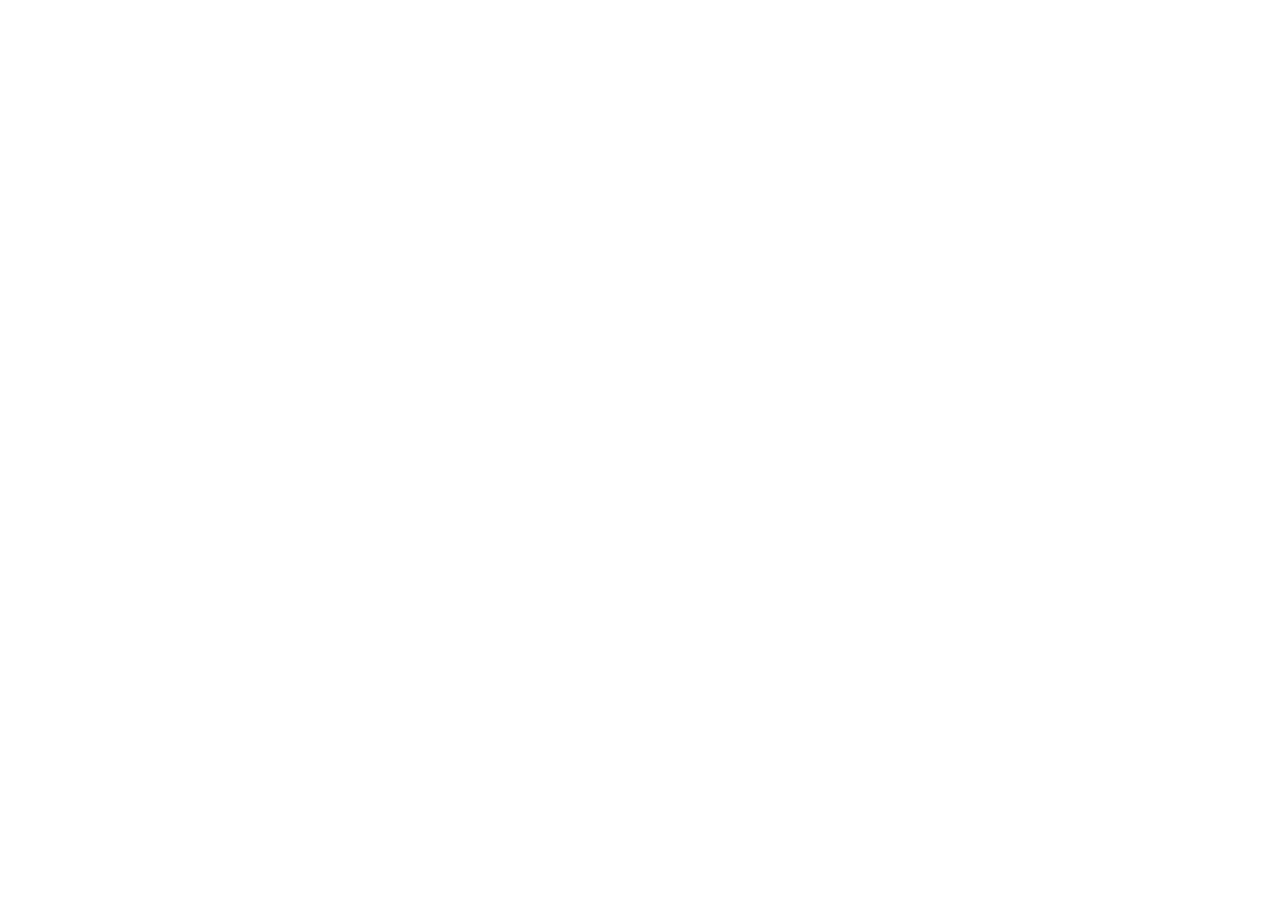
==== index.html @ 78854924 "inserindo container para trabalhar" ====
<!doctype html>
<html lang="pt-br">
  <head>
    <meta charset="UTF-8" />
    <meta name="viewport" content="width=device-width, initial-scale=1.0" />
    <link
      href="https://cdn.jsdelivr.net/npm/bootstrap@5.3.8/dist/css/bootstrap.min.css"
      rel="stylesheet"
      integrity="sha384-sRIl4kxILFvY47J16cr9ZwB07vP4J8+LH7qKQnuqkuIAvNWLzeN8tE5YBujZqJLB"
      crossorigin="anonymous"
    />
    <title>site teste</title>
  </head>
  <body>
    <div class="container1">

    </div>
    <div class="container2">

    </div>
  </body>
  <script
    src="https://cdn.jsdelivr.net/npm/bootstrap@5.3.8/dist/js/bootstrap.bundle.min.js"
    integrity="sha384-FKyoEForCGlyvwx9Hj09JcYn3nv7wiPVlz7YYwJrWVcXK/BmnVDxM+D2scQbITxI"
    crossorigin="anonymous"
  ></script>
</html>
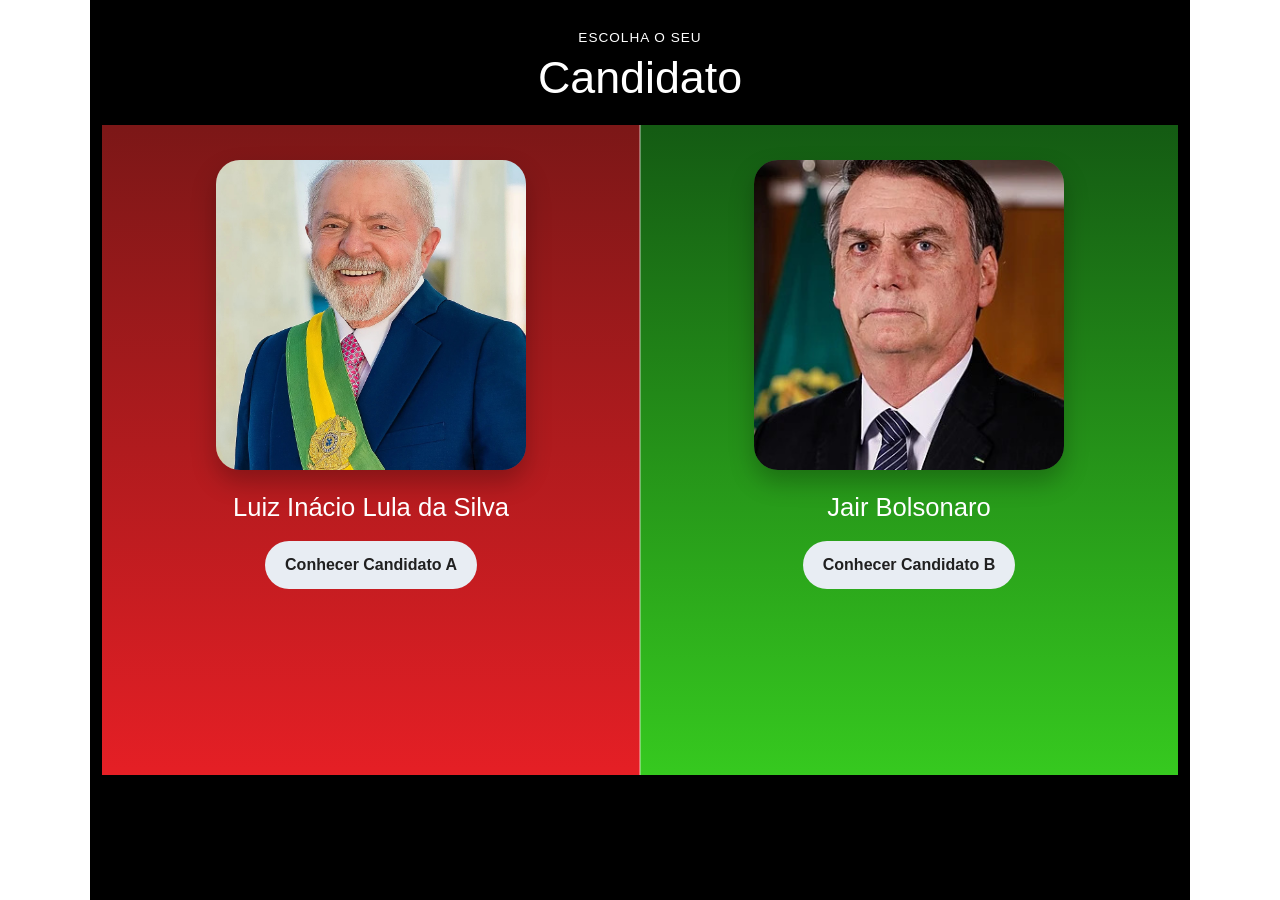
==== commit a3b4422b: "Add sound effect functionality and styling for candidate display - Implemented sound effect on butto" ====
--- a/index.html
+++ b/index.html
@@ -1,27 +1,72 @@
 <!doctype html>
 <html lang="pt-br">
-  <head>
-    <meta charset="UTF-8" />
-    <meta name="viewport" content="width=device-width, initial-scale=1.0" />
-    <link
-      href="https://cdn.jsdelivr.net/npm/bootstrap@5.3.8/dist/css/bootstrap.min.css"
-      rel="stylesheet"
-      integrity="sha384-sRIl4kxILFvY47J16cr9ZwB07vP4J8+LH7qKQnuqkuIAvNWLzeN8tE5YBujZqJLB"
-      crossorigin="anonymous"
-    />
-    <title>site teste</title>
-  </head>
-  <body>
-    <div class="container1">
 
-    </div>
-    <div class="container2">
+<head>
+  <meta charset="UTF-8" />
+  <meta name="viewport" content="width=device-width, initial-scale=1.0" />
+  <link href="https://cdn.jsdelivr.net/npm/bootstrap@5.3.8/dist/css/bootstrap.min.css" rel="stylesheet"
+    integrity="sha384-sRIl4kxILFvY47J16cr9ZwB07vP4J8+LH7qKQnuqkuIAvNWLzeN8tE5YBujZqJLB" crossorigin="anonymous" />
+  <link rel="stylesheet" href="styleIN.css" />
+  <title>escolha quem é melhor</title>
+</head>
 
-    </div>
-  </body>
-  <script
-    src="https://cdn.jsdelivr.net/npm/bootstrap@5.3.8/dist/js/bootstrap.bundle.min.js"
-    integrity="sha384-FKyoEForCGlyvwx9Hj09JcYn3nv7wiPVlz7YYwJrWVcXK/BmnVDxM+D2scQbITxI"
-    crossorigin="anonymous"
-  ></script>
-</html>
+<body>
+  <div class="container">
+
+    <main class="pagina">
+      <div class="container-fluid">
+
+        <header class="titulo">
+          <span>ESCOLHA O SEU</span>
+          <h1>Candidato</h1>
+        </header>
+
+        <section class="row candidatos g-0">
+
+          <!-- Lula la -->
+          <div class="col-12 col-md-6 candidato candidato-a">
+            <div class="conteudo-candidato">
+
+              <div class="imagem-box">
+                
+                <img src="lula.jpg" alt="Foto do Candidato A" class="img-fluid">
+              </div>
+
+              <h2>Luiz Inácio Lula da Silva</h2>
+
+              <a href="lula.html" target="_blank" rel="noopener noreferrer" class="btn btn-candidato">
+                Conhecer Candidato A
+              </a>
+
+            </div>
+          </div>
+
+          <!--Bolsonaro é norte -->
+          <div class="col-12 col-md-6 candidato candidato-b">
+            <div class="conteudo-candidato">
+
+              <div class="imagem-box">
+                <img src="bolsonaro.jpg" alt="Foto do Candidato B" class="img-fluid">
+              </div>
+
+              <h2>Jair Bolsonaro</h2>
+
+  
+              <a href="bolsonaro.html" target="_blank" rel="noopener noreferrer" class="btn btn-candidato">
+                Conhecer Candidato B
+              </a>
+
+            </div>
+          </div>
+
+        </section>
+
+      </div>
+    </main>
+  </div>
+  </div>
+  </div>
+</body>
+<script src="https://cdn.jsdelivr.net/npm/bootstrap@5.3.8/dist/js/bootstrap.bundle.min.js"
+  integrity="sha384-FKyoEForCGlyvwx9Hj09JcYn3nv7wiPVlz7YYwJrWVcXK/BmnVDxM+D2scQbITxI" crossorigin="anonymous"></script>
+</html>
--- a/styleIN.css
+++ b/styleIN.css
@@ -0,0 +1,183 @@
+* {
+  margin: 0;
+  padding: 0;
+  box-sizing: border-box;
+}
+
+body {
+  min-height: 100vh;
+  font-family: Arial, Helvetica, sans-serif;
+}
+
+.pagina {
+  width: min(100%, 1100px);
+  min-height: 100vh;
+  margin: 0 auto;
+  overflow: hidden;
+  background: #000000;
+}
+
+/* ---------------------------
+   TÍTULO
+--------------------------- */
+
+.titulo {
+  position: relative;
+  z-index: 2;
+  text-align: center;
+  padding: 28px 15px 20px;
+  color: #ffffff;
+}
+
+.titulo span {
+  display: block;
+  font-size: 0.85rem;
+  letter-spacing: 1px;
+}
+
+.titulo h1 {
+  margin: 3px 0 0;
+  font-size: clamp(1.8rem, 4vw, 2.8rem);
+  font-weight: 400;
+}
+
+/* ---------------------------
+   ÁREA DOS CANDIDATOS
+--------------------------- */
+
+.candidatos {
+  position: relative;
+  min-height: 650px;
+}
+
+/* Divisão visual entre os dois lados */
+.candidatos::after {
+  content: "";
+  position: absolute;
+  top: 0;
+  bottom: 0;
+  left: 50%;
+  width: 2px;
+  background: rgba(255, 255, 255, 0.35);
+  transform: translateX(-50%);
+  pointer-events: none;
+}
+
+.candidato {
+  min-height: 650px;
+  display: flex;
+  justify-content: center;
+  align-items: flex-start;
+  text-align: center;
+  padding: 25px 20px 50px;
+}
+
+.candidato-a {
+  background: linear-gradient(180deg, #7c1717 0%, #e51f25 100%);
+}
+
+.candidato-b {
+  background: linear-gradient(180deg, #145b13 0%, #36c91f 100%);
+}
+
+.conteudo-candidato {
+  width: 100%;
+  max-width: 360px;
+  margin-top: 10px;
+}
+
+.imagem-box {
+  width: 100%;
+  aspect-ratio: 1 / 1;
+  max-width: 310px;
+  margin: 0 auto 22px;
+  overflow: hidden;
+  border-radius: 24px;
+  background: rgba(255, 255, 255, 0.15);
+  box-shadow: 0 12px 25px rgba(0, 0, 0, 0.25);
+}
+
+.imagem-box img {
+  width: 100%;
+  height: 100%;
+  display: block;
+  object-fit: cover;
+}
+
+.candidato h2 {
+  color: #ffffff;
+  font-size: clamp(1.2rem, 2.5vw, 1.6rem);
+  font-weight: 500;
+  margin-bottom: 18px;
+}
+
+.btn-candidato {
+  min-width: 210px;
+  padding: 12px 20px;
+  border: 0;
+  border-radius: 30px;
+  background: #e8edf3;
+  color: #202020;
+  font-weight: 600;
+  transition:
+    transform 0.2s ease,
+    background 0.2s ease,
+    box-shadow 0.2s ease;
+}
+
+.btn-candidato:hover {
+  background: #ffffff;
+  color: #111111;
+  transform: translateY(-3px);
+  box-shadow: 0 8px 18px rgba(0, 0, 0, 0.25);
+}
+
+.btn-candidato:active {
+  transform: translateY(0);
+}
+
+/* ---------------------------
+   TABLET
+--------------------------- */
+
+@media (max-width: 768px) {
+  .candidatos {
+    min-height: auto;
+  }
+
+  .candidato {
+    min-height: 520px;
+  }
+
+  .imagem-box {
+    max-width: 280px;
+  }
+}
+
+/* ---------------------------
+   CELULAR
+--------------------------- */
+
+@media (max-width: 767.98px) {
+  .titulo {
+    background: linear-gradient(90deg, #7c1717, #145b13);
+    padding-top: 22px;
+  }
+
+  .candidatos::after {
+    display: none;
+  }
+
+  .candidato {
+    min-height: auto;
+    padding: 35px 20px 45px;
+  }
+
+  .candidato-a {
+    border-bottom: 3px solid rgba(255, 255, 255, 0.4);
+  }
+
+  .imagem-box {
+    max-width: 300px;
+  }
+}
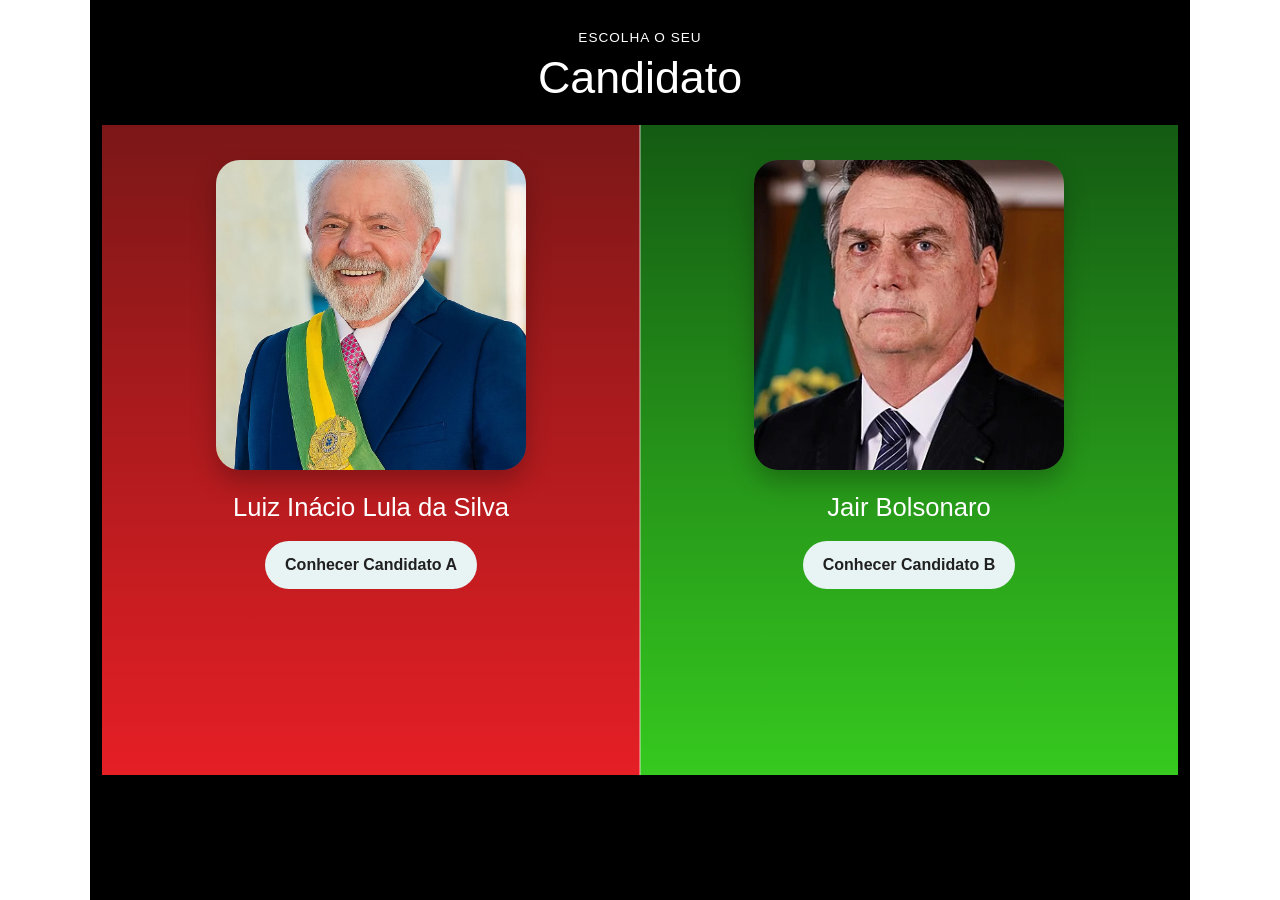
==== commit 1da82881: "Update image paths in HTML and CSS files for consistency" ====
--- a/index.html
+++ b/index.html
@@ -29,7 +29,7 @@
 
               <div class="imagem-box">
                 
-                <img src="lula.jpg" alt="Foto do Candidato A" class="img-fluid">
+                <img src="img/lula.jpg" alt="Foto do Candidato A" class="img-fluid">
               </div>
 
               <h2>Luiz Inácio Lula da Silva</h2>
@@ -46,7 +46,7 @@
             <div class="conteudo-candidato">
 
               <div class="imagem-box">
-                <img src="bolsonaro.jpg" alt="Foto do Candidato B" class="img-fluid">
+                <img src="img/bolsonaro.jpg" alt="Foto do Candidato B" class="img-fluid">
               </div>
 
               <h2>Jair Bolsonaro</h2>
--- a/styleIN.css
+++ b/styleIN.css
@@ -1,183 +1,171 @@
 * {
-  margin: 0;
-  padding: 0;
-  box-sizing: border-box;
+    margin: 0;
+    padding: 0;
+    box-sizing: border-box;
 }
 
 body {
-  min-height: 100vh;
-  font-family: Arial, Helvetica, sans-serif;
+    min-height: 100vh;
+    font-family: Arial, Helvetica, sans-serif;
 }
 
 .pagina {
-  width: min(100%, 1100px);
-  min-height: 100vh;
-  margin: 0 auto;
-  overflow: hidden;
-  background: #000000;
+    width: min(100%, 1100px);
+    min-height: 100vh;
+    margin: 0 auto;
+    overflow: hidden;
+    background: #000000;
 }
 
-/* ---------------------------
-   TÍTULO
---------------------------- */
+/*TÍTULO*/
 
 .titulo {
-  position: relative;
-  z-index: 2;
-  text-align: center;
-  padding: 28px 15px 20px;
-  color: #ffffff;
+    position: relative;
+    z-index: 2;
+    text-align: center;
+    padding: 28px 15px 20px;
+    color: #ffffff;
 }
 
 .titulo span {
-  display: block;
-  font-size: 0.85rem;
-  letter-spacing: 1px;
+    display: block;
+    font-size: 0.85rem;
+    letter-spacing: 1px;
 }
 
 .titulo h1 {
-  margin: 3px 0 0;
-  font-size: clamp(1.8rem, 4vw, 2.8rem);
-  font-weight: 400;
+    margin: 3px 0 0;
+    font-size: clamp(1.8rem, 4vw, 2.8rem);
+    font-weight: 400;
 }
 
-/* ---------------------------
-   ÁREA DOS CANDIDATOS
---------------------------- */
+/*ÁREA DOS CANDIDATOS*/
 
 .candidatos {
-  position: relative;
-  min-height: 650px;
+    position: relative;
+    min-height: 650px;
 }
 
 /* Divisão visual entre os dois lados */
 .candidatos::after {
-  content: "";
-  position: absolute;
-  top: 0;
-  bottom: 0;
-  left: 50%;
-  width: 2px;
-  background: rgba(255, 255, 255, 0.35);
-  transform: translateX(-50%);
-  pointer-events: none;
+    content: "";
+    position: absolute;
+    top: 0;
+    bottom: 0;
+    left: 50%;
+    width: 2px;
+    background: rgba(255, 255, 255, 0.35);
+    transform: translateX(-50%);
+    pointer-events: none;
 }
 
 .candidato {
-  min-height: 650px;
-  display: flex;
-  justify-content: center;
-  align-items: flex-start;
-  text-align: center;
-  padding: 25px 20px 50px;
+    min-height: 650px;
+    display: flex;
+    justify-content: center;
+    align-items: flex-start;
+    text-align: center;
+    padding: 25px 20px 50px;
 }
 
 .candidato-a {
-  background: linear-gradient(180deg, #7c1717 0%, #e51f25 100%);
+    background: linear-gradient(180deg, #7c1717 0%, #e51f25 100%);
 }
 
 .candidato-b {
-  background: linear-gradient(180deg, #145b13 0%, #36c91f 100%);
+    background: linear-gradient(180deg, #145b13 0%, #36c91f 100%);
 }
 
 .conteudo-candidato {
-  width: 100%;
-  max-width: 360px;
-  margin-top: 10px;
+    width: 100%;
+    max-width: 360px;
+    margin-top: 10px;
 }
 
 .imagem-box {
-  width: 100%;
-  aspect-ratio: 1 / 1;
-  max-width: 310px;
-  margin: 0 auto 22px;
-  overflow: hidden;
-  border-radius: 24px;
-  background: rgba(255, 255, 255, 0.15);
-  box-shadow: 0 12px 25px rgba(0, 0, 0, 0.25);
+    width: 100%;
+    aspect-ratio: 1 / 1;
+    max-width: 310px;
+    margin: 0 auto 22px;
+    overflow: hidden;
+    border-radius: 24px;
+    background: rgba(255, 255, 255, 0.15);
+    box-shadow: 0 12px 25px rgba(0, 0, 0, 0.25);
 }
 
 .imagem-box img {
-  width: 100%;
-  height: 100%;
-  display: block;
-  object-fit: cover;
+    width: 100%;
+    height: 100%;
+    display: block;
+    object-fit: cover;
 }
 
 .candidato h2 {
-  color: #ffffff;
-  font-size: clamp(1.2rem, 2.5vw, 1.6rem);
-  font-weight: 500;
-  margin-bottom: 18px;
+    color: #ffffff;
+    font-size: clamp(1.2rem, 2.5vw, 1.6rem);
+    font-weight: 500;
+    margin-bottom: 18px;
 }
 
 .btn-candidato {
-  min-width: 210px;
-  padding: 12px 20px;
-  border: 0;
-  border-radius: 30px;
-  background: #e8edf3;
-  color: #202020;
-  font-weight: 600;
-  transition:
-    transform 0.2s ease,
-    background 0.2s ease,
-    box-shadow 0.2s ease;
+    min-width: 210px;
+    padding: 12px 20px;
+    border: 0;
+    border-radius: 30px;
+    background: #e8f3f3;
+    color: #202020;
+    font-weight: 600;
 }
 
 .btn-candidato:hover {
-  background: #ffffff;
-  color: #111111;
-  transform: translateY(-3px);
-  box-shadow: 0 8px 18px rgba(0, 0, 0, 0.25);
+    background: #ffffff;
+    color: #111111;
+    transform: translateY(-3px);
+    box-shadow: 0 8px 18px rgba(0, 0, 0, 0.25);
 }
 
 .btn-candidato:active {
-  transform: translateY(0);
+    transform: translateY(0);
 }
 
-/* ---------------------------
-   TABLET
---------------------------- */
+/*TABLET*/
 
 @media (max-width: 768px) {
-  .candidatos {
-    min-height: auto;
-  }
+    .candidatos {
+        min-height: auto;
+    }
 
-  .candidato {
-    min-height: 520px;
-  }
+    .candidato {
+        min-height: 520px;
+    }
 
-  .imagem-box {
-    max-width: 280px;
-  }
+    .imagem-box {
+        max-width: 280px;
+    }
 }
 
-/* ---------------------------
-   CELULAR
---------------------------- */
+/* CELULAR*/
 
 @media (max-width: 767.98px) {
-  .titulo {
-    background: linear-gradient(90deg, #7c1717, #145b13);
-    padding-top: 22px;
-  }
+    .titulo {
+        background: linear-gradient(90deg, #7c1717, #145b13);
+        padding-top: 22px;
+    }
 
-  .candidatos::after {
-    display: none;
-  }
+    .candidatos::after {
+        display: none;
+    }
 
-  .candidato {
-    min-height: auto;
-    padding: 35px 20px 45px;
-  }
+    .candidato {
+        min-height: auto;
+        padding: 35px 20px 45px;
+    }
 
-  .candidato-a {
-    border-bottom: 3px solid rgba(255, 255, 255, 0.4);
-  }
+    .candidato-a {
+        border-bottom: 3px solid rgba(255, 255, 255, 0.4);
+    }
 
-  .imagem-box {
-    max-width: 300px;
-  }
-}
+    .imagem-box {
+        max-width: 300px;
+    }
+}
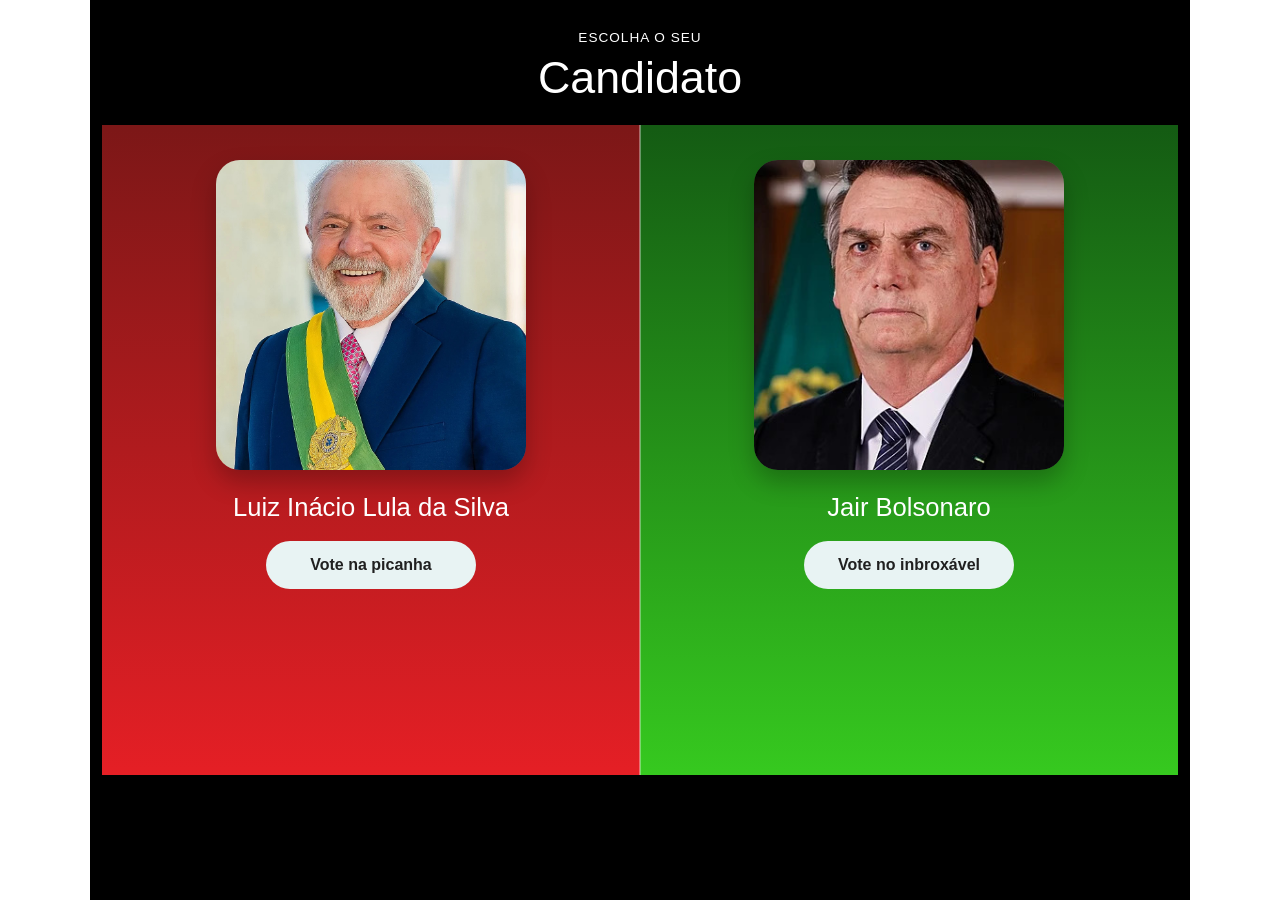
==== commit 53aa4468: "Update character descriptions and button texts for Bolsonaro and Lula pages" ====
--- a/index.html
+++ b/index.html
@@ -35,7 +35,7 @@
               <h2>Luiz Inácio Lula da Silva</h2>
 
               <a href="lula.html" target="_blank" rel="noopener noreferrer" class="btn btn-candidato">
-                Conhecer Candidato A
+                Vote na picanha
               </a>
 
             </div>
@@ -53,7 +53,7 @@
 
   
               <a href="bolsonaro.html" target="_blank" rel="noopener noreferrer" class="btn btn-candidato">
-                Conhecer Candidato B
+                Vote no inbroxável
               </a>
 
             </div>
